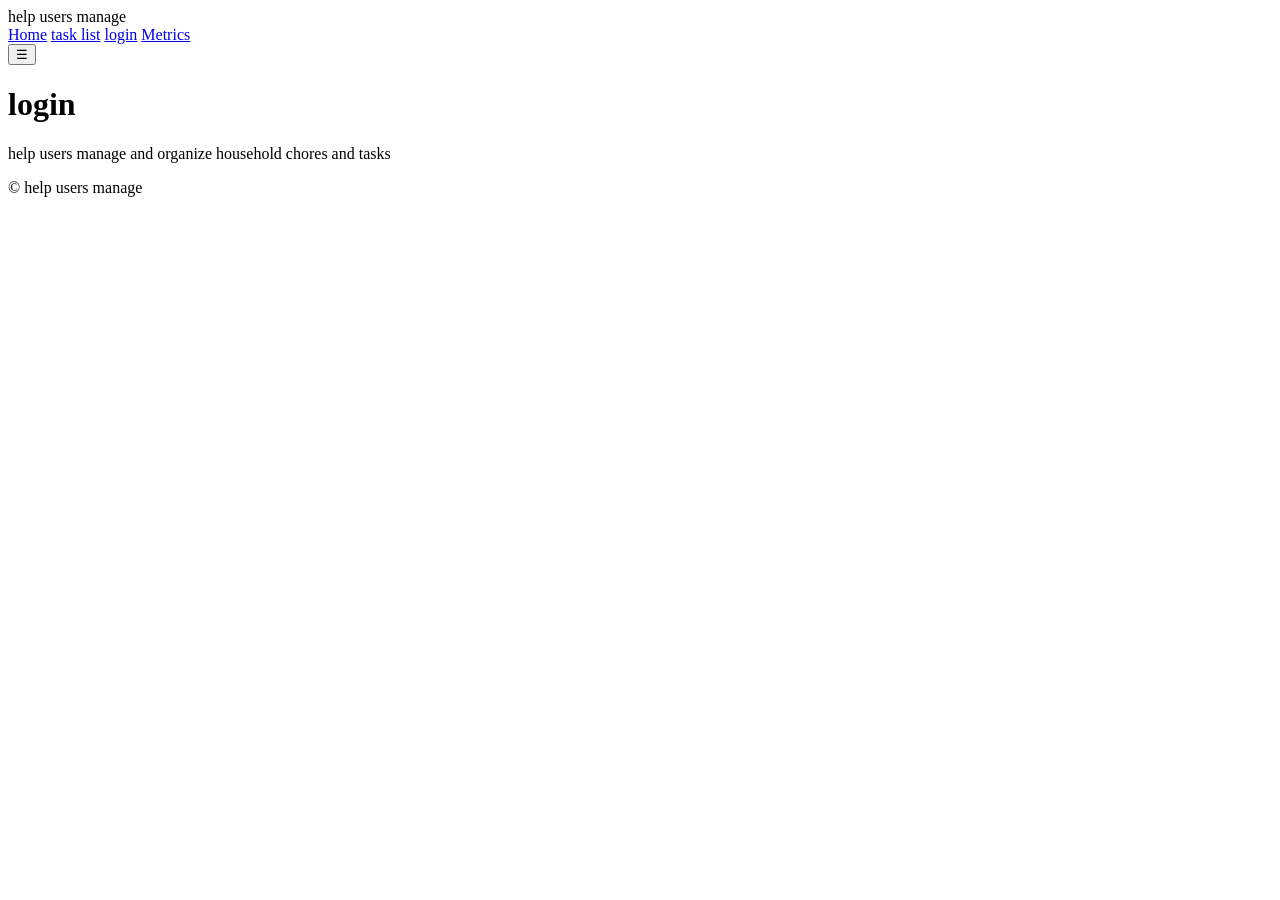
==== login.html @ 36394640 "chore: publish dashboard starter" ====
<!DOCTYPE html>
<html lang="en">
  <head>
    <meta charset="UTF-8" />
    <meta name="viewport" content="width=device-width, initial-scale=1.0" />
    <title>login — help users manage</title>
    <meta name="description" content="help users manage and organize household chores and tasks" />
    <link rel="stylesheet" href="./styles.css" />
  </head>
  <body>
    <header data-testid="site-header">
      <nav data-testid="primary-nav">
        <span class="brand">help users manage</span>
        <div class="nav-links">
        <a href="./index.html" class="nav-link">Home</a>
        <a href="./task-list.html" class="nav-link">task list</a>
        <a href="./login.html" class="nav-link active">login</a>
        <a href="./metrics.html" class="nav-link">Metrics</a>
        </div>
        <button class="menu-toggle" data-testid="mobile-nav-toggle" aria-label="Menu" aria-expanded="false">&#9776;</button>
      </nav>
    </header>

    <main data-testid="main-content" data-page="login">
      <h1>login</h1>
      <p>help users manage and organize household chores and tasks</p>
      <!-- GLM will implement the full login page content -->
    </main>

    <footer data-testid="footer-section">
      <p>&copy; help users manage</p>
    </footer>

    <script src="./script.js"></script>
  </body>
</html>
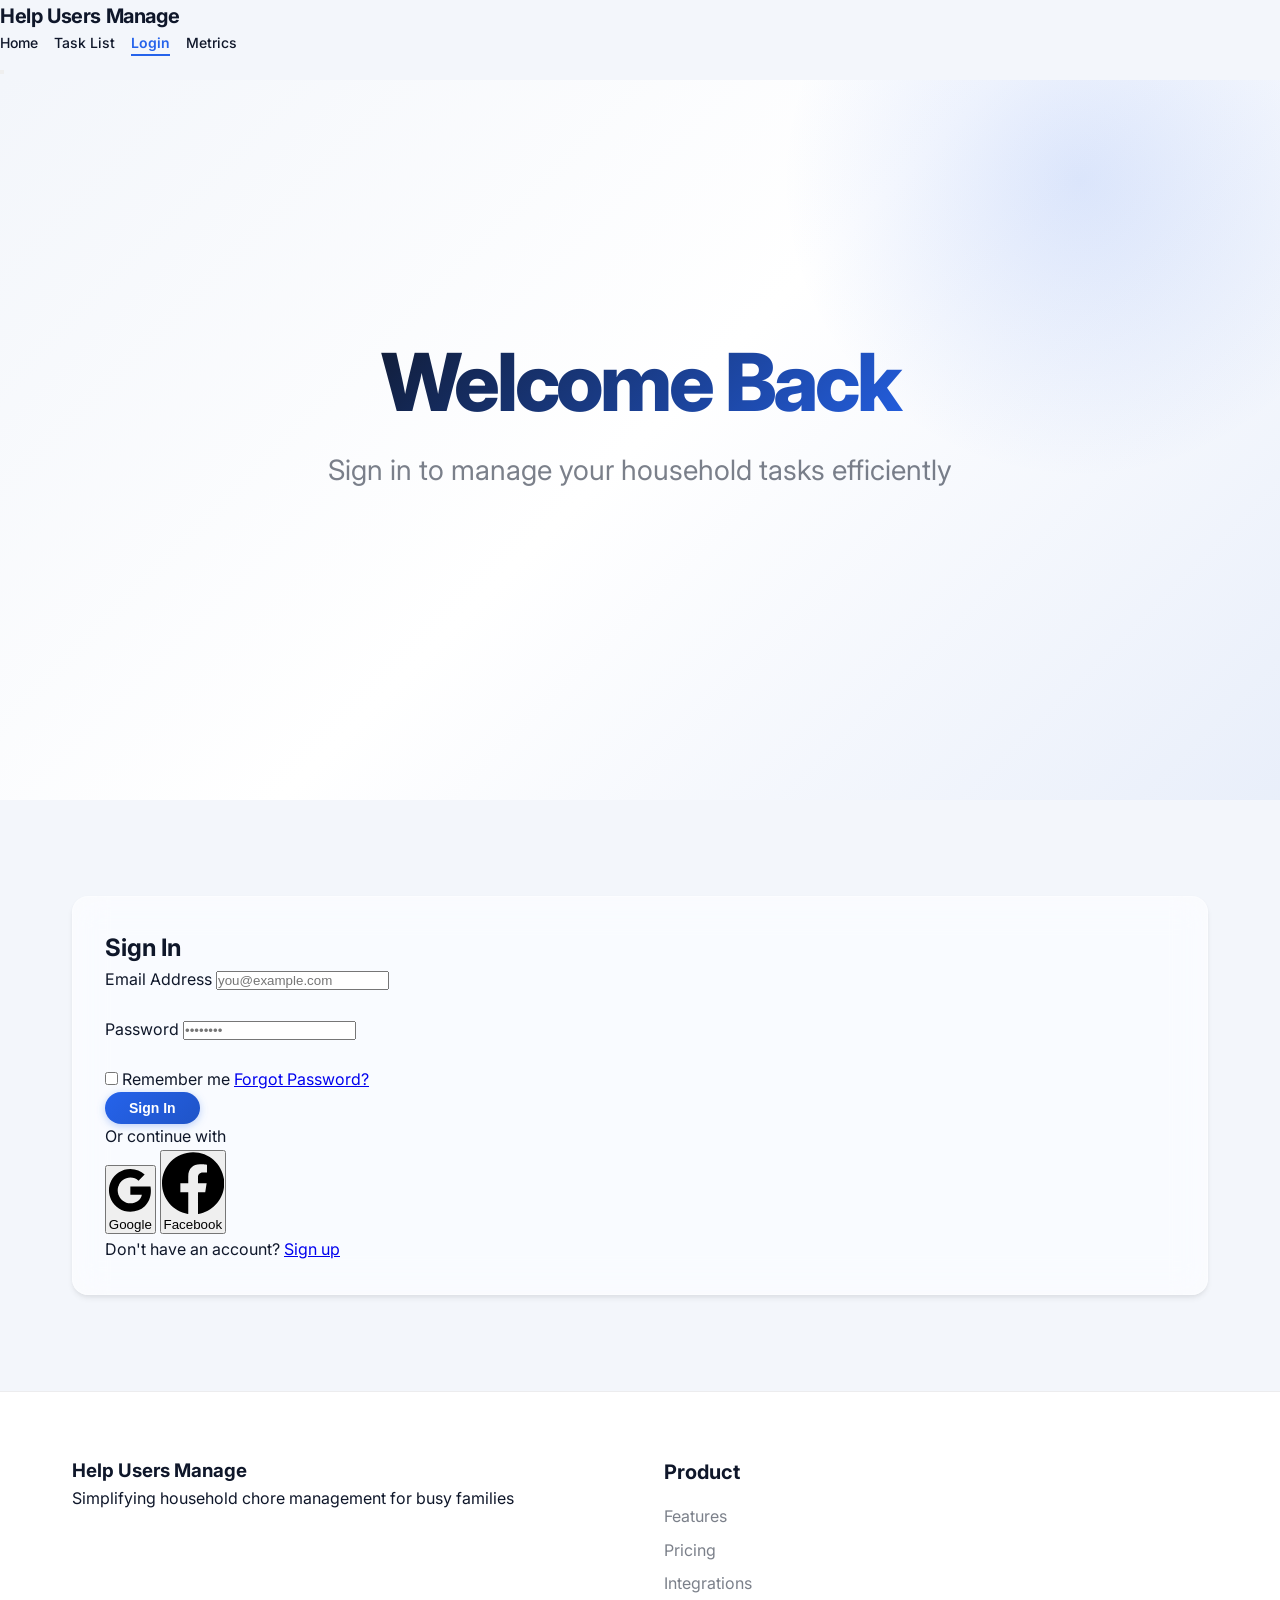
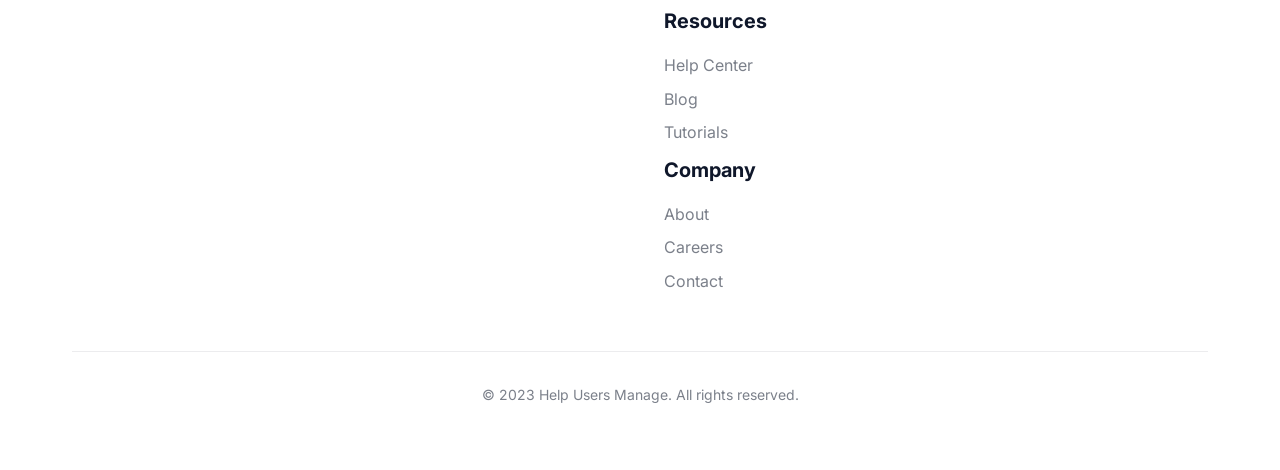
==== commit 605a1951: "feat: implement issue #1 with GLM-4.5-Air" ====
--- a/login.html
+++ b/login.html
@@ -3,32 +3,152 @@
   <head>
     <meta charset="UTF-8" />
     <meta name="viewport" content="width=device-width, initial-scale=1.0" />
-    <title>login — help users manage</title>
-    <meta name="description" content="help users manage and organize household chores and tasks" />
+    <title>Login — Help Users Manage</title>
+    <meta name="description" content="Sign in to manage your household chores and tasks efficiently" />
+    <link rel="preconnect" href="https://fonts.googleapis.com" />
+    <link rel="preconnect" href="https://fonts.gstatic.com" crossorigin />
+    <link href="https://fonts.googleapis.com/css2?family=Inter:wght@400;500;600;700;800&display=swap" rel="stylesheet" />
     <link rel="stylesheet" href="./styles.css" />
   </head>
   <body>
     <header data-testid="site-header">
       <nav data-testid="primary-nav">
-        <span class="brand">help users manage</span>
+        <span class="brand">Help Users Manage</span>
         <div class="nav-links">
-        <a href="./index.html" class="nav-link">Home</a>
-        <a href="./task-list.html" class="nav-link">task list</a>
-        <a href="./login.html" class="nav-link active">login</a>
-        <a href="./metrics.html" class="nav-link">Metrics</a>
+          <a href="./index.html" class="nav-link">Home</a>
+          <a href="./task-list.html" class="nav-link">Task List</a>
+          <a href="./login.html" class="nav-link active">Login</a>
+          <a href="./metrics.html" class="nav-link">Metrics</a>
         </div>
-        <button class="menu-toggle" data-testid="mobile-nav-toggle" aria-label="Menu" aria-expanded="false">&#9776;</button>
+        <button class="menu-toggle" data-testid="mobile-nav-toggle" aria-label="Menu" aria-expanded="false">
+          <span></span>
+          <span></span>
+          <span></span>
+        </button>
       </nav>
     </header>
 
     <main data-testid="main-content" data-page="login">
-      <h1>login</h1>
-      <p>help users manage and organize household chores and tasks</p>
-      <!-- GLM will implement the full login page content -->
+      <section class="hero login-hero">
+        <div class="hero-content">
+          <h1 class="reveal">Welcome Back</h1>
+          <p class="reveal">Sign in to manage your household tasks efficiently</p>
+        </div>
+        <div class="hero-orb"></div>
+      </section>
+
+      <section class="login-section">
+        <div class="container">
+          <div class="glass-card login-card reveal">
+            <h2>Sign In</h2>
+            <form id="login-form" data-testid="login-form">
+              <div class="form-group">
+                <label for="email">Email Address</label>
+                <input 
+                  type="email" 
+                  id="email" 
+                  name="email" 
+                  placeholder="you@example.com" 
+                  required 
+                  aria-required="true"
+                  aria-describedby="email-error"
+                />
+                <span id="email-error" class="error-message" aria-live="polite"></span>
+              </div>
+
+              <div class="form-group">
+                <label for="password">Password</label>
+                <input 
+                  type="password" 
+                  id="password" 
+                  name="password" 
+                  placeholder="••••••••" 
+                  required 
+                  aria-required="true"
+                  aria-describedby="password-error"
+                />
+                <span id="password-error" class="error-message" aria-live="polite"></span>
+              </div>
+
+              <div class="form-options">
+                <label class="checkbox-label">
+                  <input type="checkbox" id="remember" name="remember" />
+                  <span>Remember me</span>
+                </label>
+                <a href="#" class="forgot-password">Forgot Password?</a>
+              </div>
+
+              <button type="submit" class="btn-primary btn-full">Sign In</button>
+            </form>
+
+            <div class="divider">
+              <span>Or continue with</span>
+            </div>
+
+            <div class="social-login">
+              <button class="btn-social btn-google" type="button">
+                <svg class="icon" viewBox="0 0 24 24" fill="currentColor">
+                  <path d="M22.56 12.25c0-.78-.07-1.53-.2-2.25H12v4.26h5.92c-.26 1.37-1.04 2.53-2.21 3.31v2.77h3.57c2.08-1.92 3.28-4.74 3.28-8.09z"/>
+                  <path d="M12 23c2.97 0 5.46-.98 7.28-2.66l-3.57-2.77c-.98.66-2.23 1.06-3.71 1.06-2.86 0-5.29-1.93-6.16-4.53H2.18v2.84C3.99 20.53 7.7 23 12 23z"/>
+                  <path d="M5.84 14.09c-.22-.66-.35-1.36-.35-2.09s.13-1.43.35-2.09V7.07H2.18C1.43 8.55 1 10.22 1 12s.43 3.45 1.18 4.93l2.85-2.22.81-.62z"/>
+                  <path d="M12 5.38c1.62 0 3.06.56 4.21 1.64l3.15-3.15C17.45 2.09 14.97 1 12 1 7.7 1 3.99 3.47 2.18 7.07l3.66 2.84c.87-2.6 3.3-4.53 6.16-4.53z"/>
+                </svg>
+                Google
+              </button>
+              <button class="btn-social btn-facebook" type="button">
+                <svg class="icon" viewBox="0 0 24 24" fill="currentColor">
+                  <path d="M24 12.073c0-6.627-5.373-12-12-12s-12 5.373-12 12c0 5.99 4.388 10.954 10.125 11.854v-8.385H7.078v-3.47h3.047V9.43c0-3.007 1.792-4.669 4.533-4.669 1.312 0 2.686.235 2.686.235v2.953H15.83c-1.491 0-1.956.925-1.956 1.874v2.25h3.328l-.532 3.47h-2.796v8.385C19.612 23.027 24 18.062 24 12.073z"/>
+                </svg>
+                Facebook
+              </button>
+            </div>
+
+            <p class="signup-link">
+              Don't have an account? <a href="#">Sign up</a>
+            </p>
+          </div>
+        </div>
+      </section>
     </main>
 
     <footer data-testid="footer-section">
-      <p>&copy; help users manage</p>
+      <div class="container">
+        <div class="footer-content">
+          <div class="footer-brand">
+            <h3>Help Users Manage</h3>
+            <p>Simplifying household chore management for busy families</p>
+          </div>
+          <div class="footer-links">
+            <div class="footer-column">
+              <h4>Product</h4>
+              <ul>
+                <li><a href="#">Features</a></li>
+                <li><a href="#">Pricing</a></li>
+                <li><a href="#">Integrations</a></li>
+              </ul>
+            </div>
+            <div class="footer-column">
+              <h4>Resources</h4>
+              <ul>
+                <li><a href="#">Help Center</a></li>
+                <li><a href="#">Blog</a></li>
+                <li><a href="#">Tutorials</a></li>
+              </ul>
+            </div>
+            <div class="footer-column">
+              <h4>Company</h4>
+              <ul>
+                <li><a href="#">About</a></li>
+                <li><a href="#">Careers</a></li>
+                <li><a href="#">Contact</a></li>
+              </ul>
+            </div>
+          </div>
+        </div>
+        <div class="footer-bottom">
+          <p>&copy; 2023 Help Users Manage. All rights reserved.</p>
+        </div>
+      </div>
     </footer>
 
     <script src="./script.js"></script>
--- a/styles.css
+++ b/styles.css
@@ -0,0 +1,616 @@
+:root {
+  /* ── Core palette ── */
+  --bg: #f3f6fb;
+  --surface: #ffffff;
+  --accent: #2563eb;
+  --text: #0f172a;
+  --accent-light: color-mix(in srgb, var(--accent) 12%, transparent);
+  --accent-hover: color-mix(in srgb, var(--accent) 85%, #000);
+  --muted: color-mix(in srgb, var(--text) 55%, transparent);
+  --border: color-mix(in srgb, var(--text) 8%, transparent);
+  --border-hover: color-mix(in srgb, var(--text) 16%, transparent);
+
+  /* ── Spacing scale ── */
+  --space-xs: 4px;
+  --space-sm: 8px;
+  --space-md: 16px;
+  --space-lg: 24px;
+  --space-xl: 32px;
+  --space-2xl: 48px;
+  --space-3xl: 64px;
+  --space-4xl: 96px;
+
+  /* ── Typography scale (fluid) ── */
+  --text-xs: clamp(0.7rem, 0.65rem + 0.25vw, 0.8rem);
+  --text-sm: clamp(0.8rem, 0.75rem + 0.25vw, 0.875rem);
+  --text-base: clamp(0.9rem, 0.85rem + 0.3vw, 1rem);
+  --text-lg: clamp(1.05rem, 0.95rem + 0.5vw, 1.25rem);
+  --text-xl: clamp(1.25rem, 1rem + 1.1vw, 1.75rem);
+  --text-2xl: clamp(1.5rem, 1.1rem + 1.8vw, 2.25rem);
+  --text-3xl: clamp(1.8rem, 1.2rem + 2.8vw, 3rem);
+  --text-4xl: clamp(2.2rem, 1.3rem + 4vw, 4rem);
+  --text-hero: clamp(2.5rem, 1.5rem + 5vw, 5rem);
+
+  /* ── Shadows ── */
+  --shadow-xs: 0 1px 2px rgba(0,0,0,0.04);
+  --shadow-sm: 0 1px 3px rgba(0,0,0,0.06), 0 1px 2px rgba(0,0,0,0.04);
+  --shadow-md: 0 4px 6px -1px rgba(0,0,0,0.07), 0 2px 4px rgba(0,0,0,0.04);
+  --shadow-lg: 0 10px 25px -3px rgba(0,0,0,0.08), 0 4px 10px rgba(0,0,0,0.04);
+  --shadow-xl: 0 20px 50px -5px rgba(0,0,0,0.1), 0 8px 20px rgba(0,0,0,0.04);
+  --shadow-glow: 0 0 20px color-mix(in srgb, var(--accent) 25%, transparent);
+
+  /* ── Radii ── */
+  --radius-sm: 6px;
+  --radius-md: 10px;
+  --radius-lg: 16px;
+  --radius-xl: 24px;
+  --radius-full: 9999px;
+
+  /* ── Transitions ── */
+  --ease-out: cubic-bezier(0.16, 1, 0.3, 1);
+  --ease-spring: cubic-bezier(0.34, 1.56, 0.64, 1);
+  --duration-fast: 150ms;
+  --duration-normal: 250ms;
+  --duration-slow: 400ms;
+}
+
+/* ── Reset ── */
+*, *::before, *::after { box-sizing: border-box; margin: 0; padding: 0; }
+
+body {
+  font-family: 'Inter', system-ui, -apple-system, BlinkMacSystemFont, 'Segoe UI', Roboto, sans-serif;
+  background: var(--bg);
+  color: var(--text);
+  line-height: 1.6;
+  -webkit-font-smoothing: antialiased;
+  -moz-osx-font-smoothing: grayscale;
+  text-rendering: optimizeLegibility;
+}
+
+/* ── Animation keyframes library ── */
+@keyframes fadeIn { from { opacity: 0; } to { opacity: 1; } }
+@keyframes fadeUp { from { opacity: 0; transform: translateY(20px); } to { opacity: 1; transform: translateY(0); } }
+@keyframes fadeDown { from { opacity: 0; transform: translateY(-20px); } to { opacity: 1; transform: translateY(0); } }
+@keyframes slideInLeft { from { opacity: 0; transform: translateX(-30px); } to { opacity: 1; transform: translateX(0); } }
+@keyframes slideInRight { from { opacity: 0; transform: translateX(30px); } to { opacity: 1; transform: translateX(0); } }
+@keyframes scaleIn { from { opacity: 0; transform: scale(0.95); } to { opacity: 1; transform: scale(1); } }
+@keyframes shimmer { 0% { background-position: -200% 0; } 100% { background-position: 200% 0; } }
+@keyframes float { 0%, 100% { transform: translateY(0); } 50% { transform: translateY(-10px); } }
+@keyframes pulse { 0%, 100% { opacity: 1; } 50% { opacity: 0.6; } }
+@keyframes gradient { 0% { background-position: 0% 50%; } 50% { background-position: 100% 50%; } 100% { background-position: 0% 50%; } }
+
+/* ── Scroll-reveal class (JS adds .is-visible) ── */
+.reveal {
+  opacity: 0;
+  transform: translateY(20px);
+  transition: opacity var(--duration-slow) var(--ease-out), transform var(--duration-slow) var(--ease-out);
+}
+.reveal.is-visible {
+  opacity: 1;
+  transform: translateY(0);
+}
+
+/* ── Navigation ── */
+.navbar {
+  position: fixed;
+  top: 0;
+  left: 0;
+  right: 0;
+  z-index: 100;
+  padding: var(--space-md) var(--space-2xl);
+  background: color-mix(in srgb, var(--bg) 80%, transparent);
+  backdrop-filter: blur(12px) saturate(150%);
+  border-bottom: 1px solid var(--border);
+  transition: background var(--duration-normal);
+}
+
+.nav-container {
+  max-width: 1200px;
+  margin: 0 auto;
+  padding: 0 var(--space-lg);
+  display: flex;
+  justify-content: space-between;
+  align-items: center;
+}
+
+.brand {
+  font-weight: 700;
+  font-size: var(--text-lg);
+  letter-spacing: -0.02em;
+  color: var(--text);
+  text-decoration: none;
+}
+
+.mobile-nav-toggle {
+  display: none;
+  background: none;
+  border: 1px solid var(--border);
+  padding: var(--space-xs) var(--space-sm);
+  cursor: pointer;
+  font-size: var(--text-lg);
+  border-radius: var(--radius-sm);
+}
+
+.nav-links {
+  display: flex;
+  gap: var(--space-md);
+  align-items: center;
+}
+
+.nav-link {
+  text-decoration: none;
+  color: var(--text);
+  font-size: var(--text-sm);
+  font-weight: 500;
+  transition: color var(--duration-fast);
+  position: relative;
+}
+
+.nav-link::after {
+  content: '';
+  position: absolute;
+  bottom: -2px;
+  left: 0;
+  width: 0;
+  height: 2px;
+  background: var(--accent);
+  transition: width var(--duration-normal) var(--ease-out);
+}
+
+.nav-link:hover::after,
+.nav-link.active::after {
+  width: 100%;
+}
+
+.nav-link:hover {
+  color: var(--accent);
+}
+
+.nav-link.active {
+  color: var(--accent);
+  font-weight: 600;
+}
+
+@media (max-width: 768px) {
+  .mobile-nav-toggle {
+    display: block;
+  }
+  
+  .nav-links {
+    display: none;
+    position: absolute;
+    top: 100%;
+    left: 0;
+    right: 0;
+    background: var(--surface);
+    flex-direction: column;
+    padding: var(--space-lg);
+    box-shadow: var(--shadow-lg);
+    border-top: 1px solid var(--border);
+  }
+  
+  .nav-links.open {
+    display: flex;
+  }
+  
+  .nav-link {
+    padding: var(--space-sm) 0;
+  }
+}
+
+/* ── Hero Section ── */
+.hero {
+  min-height: 80vh;
+  display: flex;
+  align-items: center;
+  justify-content: center;
+  text-align: center;
+  background: linear-gradient(135deg, var(--bg) 0%, var(--surface) 50%, color-mix(in srgb, var(--accent) 5%, var(--bg)) 100%);
+  position: relative;
+  overflow: hidden;
+  padding: var(--space-4xl) var(--space-md);
+}
+
+.hero::before {
+  content: '';
+  position: absolute;
+  width: 600px;
+  height: 600px;
+  background: radial-gradient(circle, color-mix(in srgb, var(--accent) 15%, transparent), transparent 70%);
+  top: -200px;
+  right: -100px;
+  pointer-events: none;
+}
+
+.hero h1 {
+  font-size: var(--text-hero);
+  font-weight: 800;
+  letter-spacing: -0.04em;
+  line-height: 1.05;
+  background: linear-gradient(135deg, var(--text), var(--accent));
+  -webkit-background-clip: text;
+  -webkit-text-fill-color: transparent;
+  margin-bottom: var(--space-lg);
+}
+
+.hero p {
+  font-size: var(--text-xl);
+  max-width: 700px;
+  margin: 0 auto var(--space-2xl);
+  color: var(--muted);
+}
+
+/* ── Buttons ── */
+.btn-primary {
+  padding: var(--space-sm) var(--space-lg);
+  border-radius: var(--radius-full);
+  background: linear-gradient(135deg, var(--accent), var(--accent-hover));
+  color: white;
+  font-weight: 600;
+  font-size: var(--text-sm);
+  border: none;
+  cursor: pointer;
+  box-shadow: 0 2px 8px color-mix(in srgb, var(--accent) 30%, transparent);
+  transition: all var(--duration-normal) var(--ease-spring);
+}
+
+.btn-primary:hover {
+  transform: translateY(-2px) scale(1.02);
+  box-shadow: 0 6px 20px color-mix(in srgb, var(--accent) 40%, transparent);
+}
+
+.btn-secondary {
+  padding: var(--space-sm) var(--space-lg);
+  border-radius: var(--radius-full);
+  background: transparent;
+  color: var(--accent);
+  font-weight: 600;
+  font-size: var(--text-sm);
+  border: 1px solid var(--accent);
+  cursor: pointer;
+  transition: all var(--duration-normal) var(--ease-spring);
+}
+
+.btn-secondary:hover {
+  background: var(--accent);
+  color: white;
+}
+
+/* ── Sections ── */
+section {
+  padding: var(--space-4xl) var(--space-2xl);
+}
+
+.section-label {
+  font-size: var(--text-xs);
+  font-weight: 700;
+  text-transform: uppercase;
+  letter-spacing: 0.15em;
+  color: var(--accent);
+  margin-bottom: var(--space-sm);
+}
+
+.section-title {
+  font-size: var(--text-3xl);
+  font-weight: 800;
+  letter-spacing: -0.03em;
+  margin-bottom: var(--space-lg);
+}
+
+.container {
+  max-width: 1200px;
+  margin: 0 auto;
+  padding: 0 var(--space-lg);
+}
+
+/* ── Features ── */
+.features {
+  display: grid;
+  grid-template-columns: repeat(auto-fit, minmax(300px, 1fr));
+  gap: var(--space-lg);
+  margin-top: var(--space-2xl);
+}
+
+.feature-card {
+  padding: var(--space-xl);
+  border-radius: var(--radius-lg);
+  background: var(--surface);
+  border: 1px solid var(--border);
+  transition: all var(--duration-normal) var(--ease-out);
+}
+
+.feature-card:hover {
+  border-color: var(--accent);
+  box-shadow: var(--shadow-glow);
+  transform: translateY(-2px);
+}
+
+.feature-icon {
+  width: 48px;
+  height: 48px;
+  border-radius: var(--radius-md);
+  background: var(--accent-light);
+  display: flex;
+  align-items: center;
+  justify-content: center;
+  margin-bottom: var(--space-md);
+  font-size: 1.5rem;
+}
+
+.feature-title {
+  font-size: var(--text-xl);
+  font-weight: 700;
+  margin-bottom: var(--space-md);
+}
+
+.feature-description {
+  color: var(--muted);
+  line-height: 1.6;
+}
+
+/* Animation delays for staggered reveal */
+.feature-card:nth-child(1) { transition-delay: 0.1s; }
+.feature-card:nth-child(2) { transition-delay: 0.2s; }
+.feature-card:nth-child(3) { transition-delay: 0.3s; }
+
+/* ── Glass Cards ── */
+.glass-card {
+  background: rgba(255, 255, 255, 0.6);
+  backdrop-filter: blur(16px) saturate(180%);
+  border: 1px solid rgba(255, 255, 255, 0.3);
+  border-radius: var(--radius-lg);
+  box-shadow: var(--shadow-md);
+  padding: var(--space-xl);
+  transition: transform var(--duration-normal) var(--ease-out),
+              box-shadow var(--duration-normal) var(--ease-out);
+}
+
+.glass-card:hover {
+  transform: translateY(-4px);
+  box-shadow: var(--shadow-xl);
+}
+
+/* ── Task List ── */
+.task-list {
+  display: flex;
+  flex-direction: column;
+  gap: var(--space-md);
+}
+
+.task-item {
+  display: flex;
+  align-items: center;
+  padding: var(--space-lg);
+  background: var(--surface);
+  border-radius: var(--radius-lg);
+  border: 1px solid var(--border);
+  transition: all var(--duration-normal) var(--ease-out);
+}
+
+.task-item:hover {
+  box-shadow: var(--shadow-md);
+  transform: translateY(-2px);
+}
+
+.task-checkbox {
+  width: 20px;
+  height: 20px;
+  margin-right: var(--space-md);
+  cursor: pointer;
+}
+
+.task-content {
+  flex: 1;
+}
+
+.task-title {
+  font-weight: 600;
+  margin-bottom: var(--space-xs);
+}
+
+.task-meta {
+  display: flex;
+  gap: var(--space-md);
+  font-size: var(--text-sm);
+  color: var(--muted);
+}
+
+.task-actions {
+  display: flex;
+  gap: var(--space-sm);
+}
+
+.task-btn {
+  padding: var(--space-xs) var(--space-sm);
+  background: transparent;
+  border: 1px solid var(--border);
+  border-radius: var(--radius-sm);
+  cursor: pointer;
+  transition: all var(--duration-fast);
+}
+
+.task-btn:hover {
+  background: var(--accent-light);
+}
+
+/* ── Login Form ── */
+.login-form {
+  max-width: 400px;
+  margin: 0 auto;
+  padding: var(--space-3xl);
+  background: var(--surface);
+  border-radius: var(--radius-lg);
+  box-shadow: var(--shadow-lg);
+}
+
+.form-group {
+  margin-bottom: var(--space-lg);
+}
+
+.form-label {
+  display: block;
+  margin-bottom: var(--space-sm);
+  font-weight: 500;
+}
+
+.form-input {
+  width: 100%;
+  padding: var(--space-md);
+  border: 1px solid var(--border);
+  border-radius: var(--radius-md);
+  font-size: var(--text-base);
+  transition: border-color var(--duration-fast);
+}
+
+.form-input:focus {
+  outline: none;
+  border-color: var(--accent);
+}
+
+.form-submit {
+  width: 100%;
+  padding: var(--space-md);
+  background: var(--accent);
+  color: white;
+  border: none;
+  border-radius: var(--radius-md);
+  font-weight: 600;
+  cursor: pointer;
+  transition: all var(--duration-normal) var(--ease-spring);
+}
+
+.form-submit:hover {
+  background: var(--accent-hover);
+}
+
+/* ── Metrics Dashboard ── */
+.metrics-grid {
+  display: grid;
+  grid-template-columns: repeat(auto-fit, minmax(250px, 1fr));
+  gap: var(--space-lg);
+  margin-bottom: var(--space-2xl);
+}
+
+.metric-card {
+  padding: var(--space-xl);
+  background: var(--surface);
+  border-radius: var(--radius-lg);
+  border: 1px solid var(--border);
+  box-shadow: var(--shadow-sm);
+}
+
+.metric-value {
+  font-size: var(--text-3xl);
+  font-weight: 700;
+  color: var(--accent);
+  margin-bottom: var(--space-sm);
+}
+
+.metric-label {
+  font-size: var(--text-sm);
+  color: var(--muted);
+}
+
+.chart-container {
+  padding: var(--space-xl);
+  background: var(--surface);
+  border-radius: var(--radius-lg);
+  border: 1px solid var(--border);
+  box-shadow: var(--shadow-sm);
+}
+
+.chart-placeholder {
+  height: 300px;
+  background: var(--accent-light);
+  border-radius: var(--radius-md);
+  display: flex;
+  align-items: center;
+  justify-content: center;
+  color: var(--accent);
+  font-weight: 600;
+}
+
+/* ── Footer ── */
+footer {
+  padding: var(--space-3xl) var(--space-2xl);
+  background: var(--surface);
+  border-top: 1px solid var(--border);
+}
+
+.footer-content {
+  display: grid;
+  grid-template-columns: repeat(auto-fit, minmax(200px, 1fr));
+  gap: var(--space-2xl);
+  margin-bottom: var(--space-2xl);
+}
+
+.footer-column h4 {
+  font-size: var(--text-lg);
+  font-weight: 700;
+  margin-bottom: var(--space-md);
+}
+
+.footer-column ul {
+  list-style: none;
+}
+
+.footer-column li {
+  margin-bottom: var(--space-sm);
+}
+
+.footer-column a {
+  color: var(--muted);
+  text-decoration: none;
+  transition: color var(--duration-fast);
+}
+
+.footer-column a:hover {
+  color: var(--accent);
+}
+
+.footer-bottom {
+  text-align: center;
+  padding-top: var(--space-xl);
+  border-top: 1px solid var(--border);
+  color: var(--muted);
+  font-size: var(--text-sm);
+}
+
+/* ── Responsive Design ── */
+@media (max-width: 768px) {
+  .hero {
+    padding: var(--space-2xl) var(--space-md);
+  }
+  
+  .hero h1 {
+    font-size: var(--text-3xl);
+  }
+  
+  .hero p {
+    font-size: var(--text-lg);
+  }
+  
+  .features {
+    grid-template-columns: 1fr;
+  }
+  
+  .metrics-grid {
+    grid-template-columns: 1fr;
+  }
+  
+  .footer-content {
+    grid-template-columns: 1fr;
+    text-align: center;
+  }
+  
+  .task-item {
+    flex-direction: column;
+    align-items: flex-start;
+  }
+  
+  .task-actions {
+    margin-top: var(--space-md);
+    width: 100%;
+    justify-content: flex-end;
+  }
+}
